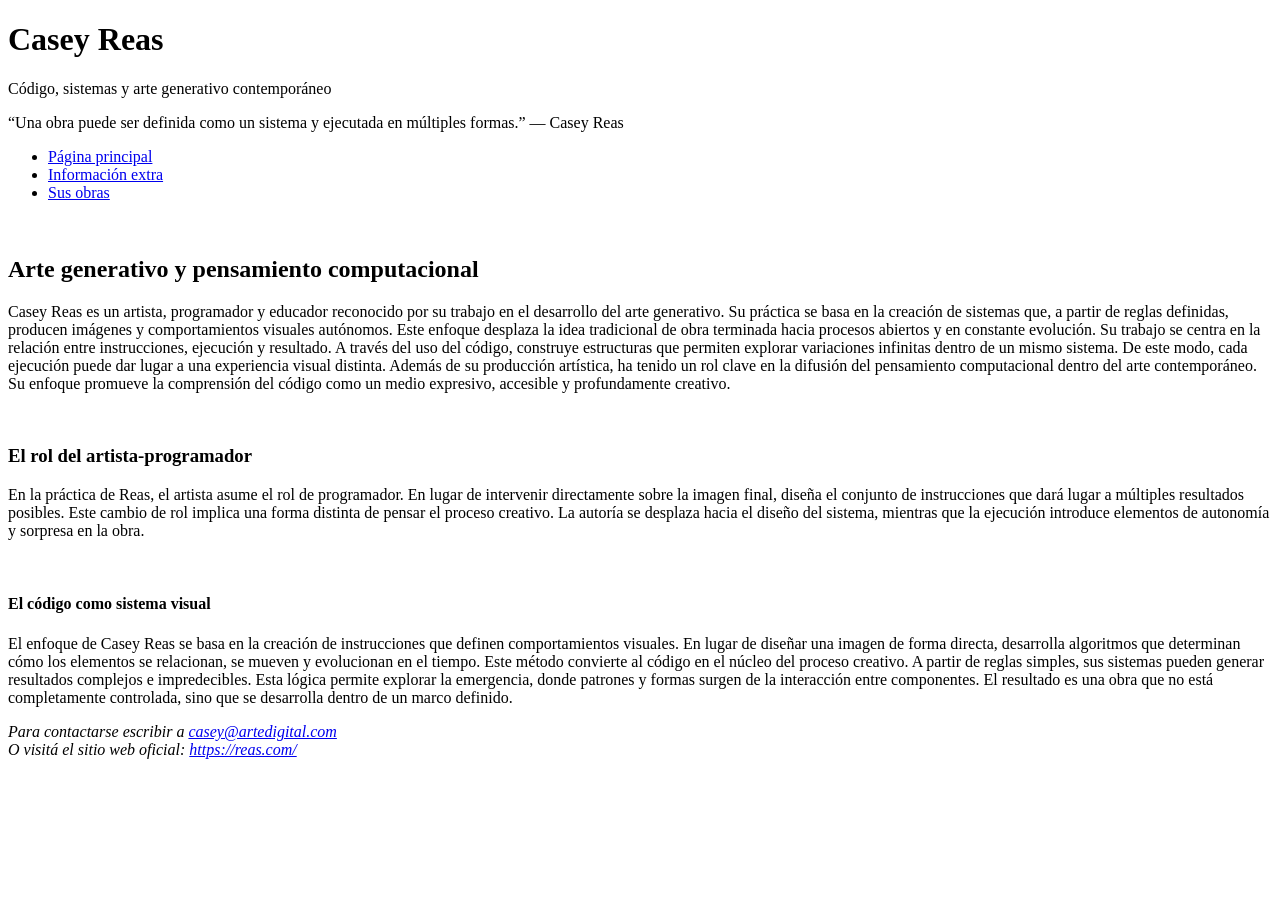
==== index.html @ b0661ce6 "Primer Commit: archivos y HTML Añadiendo todos los archivos y carpetas necesarias. Iniciando organiz" ====
<!DOCTYPE html>
<html lang="es">
<head>
    <meta charset="UTF-8">
    <title>Casey Reas - Introducción al artista</title>
    <link href="css/estilos.css" rel="stylesheet">
</head>
<body>
<div class="contenedor">
    <header>
        <h1>Casey Reas</h1>
        <p>Código, sistemas y arte generativo contemporáneo</p>
        <p class="subtitulo">“Una obra puede ser definida como un sistema y ejecutada en múltiples formas.” — Casey Reas</p>
        <nav>
            <ul>
                <li><a href="index.html">Página principal</a></li>
                <li><a href="info.html">Información extra</a></li>
                <li><a href="obras.html">Sus obras</a></li>
            </ul>
        </nav>
    </header>
    <figure>
        <img src="" alt="">
        <figcaption></figcaption>
    </figure>
    <main>
        <section>
            <h2>Arte generativo y pensamiento computacional</h2>
            <p>Casey Reas es un artista, programador y educador reconocido por su trabajo en el desarrollo del arte generativo. Su práctica se basa en la creación de sistemas que, a partir de reglas definidas, producen imágenes y comportamientos visuales autónomos. Este enfoque desplaza la idea tradicional de obra terminada hacia procesos abiertos y en constante evolución. Su trabajo se centra en la relación entre instrucciones, ejecución y resultado. A través del uso del código, construye estructuras que permiten explorar variaciones infinitas dentro de un mismo sistema. De este modo, cada ejecución puede dar lugar a una experiencia visual distinta. Además de su producción artística, ha tenido un rol clave en la difusión del pensamiento computacional dentro del arte contemporáneo. Su enfoque promueve la comprensión del código como un medio expresivo, accesible y profundamente creativo.</p>
            <br>
            <article>
                <h3>El rol del artista-programador</h3>
                <p>En la práctica de Reas, el artista asume el rol de programador. En lugar de intervenir directamente sobre la imagen final, diseña el conjunto de instrucciones que dará lugar a múltiples resultados posibles. Este cambio de rol implica una forma distinta de pensar el proceso creativo. La autoría se desplaza hacia el diseño del sistema, mientras que la ejecución introduce elementos de autonomía y sorpresa en la obra.</p>
            </article>
            <br>
            <article>
                <h4>El código como sistema visual</h4>
                <p>El enfoque de Casey Reas se basa en la creación de instrucciones que definen comportamientos visuales. En lugar de diseñar una imagen de forma directa, desarrolla algoritmos que determinan cómo los elementos se relacionan, se mueven y evolucionan en el tiempo. Este método convierte al código en el núcleo del proceso creativo. A partir de reglas simples, sus sistemas pueden generar resultados complejos e impredecibles. Esta lógica permite explorar la emergencia, donde patrones y formas surgen de la interacción entre componentes. El resultado es una obra que no está completamente controlada, sino que se desarrolla dentro de un marco definido.</p>
            </article>
        </section>
    </main>
    <footer>
         <address>
            Para contactarse escribir a <a href="mailto:casey@artedigital.com">casey@artedigital.com</a>
            <br>
            O visitá el sitio web oficial: <a href="https://reas.com/">https://reas.com/</a>
        </address>
    </footer>
    <script src="js/script.js"></script>
</div>
</body>
</html>
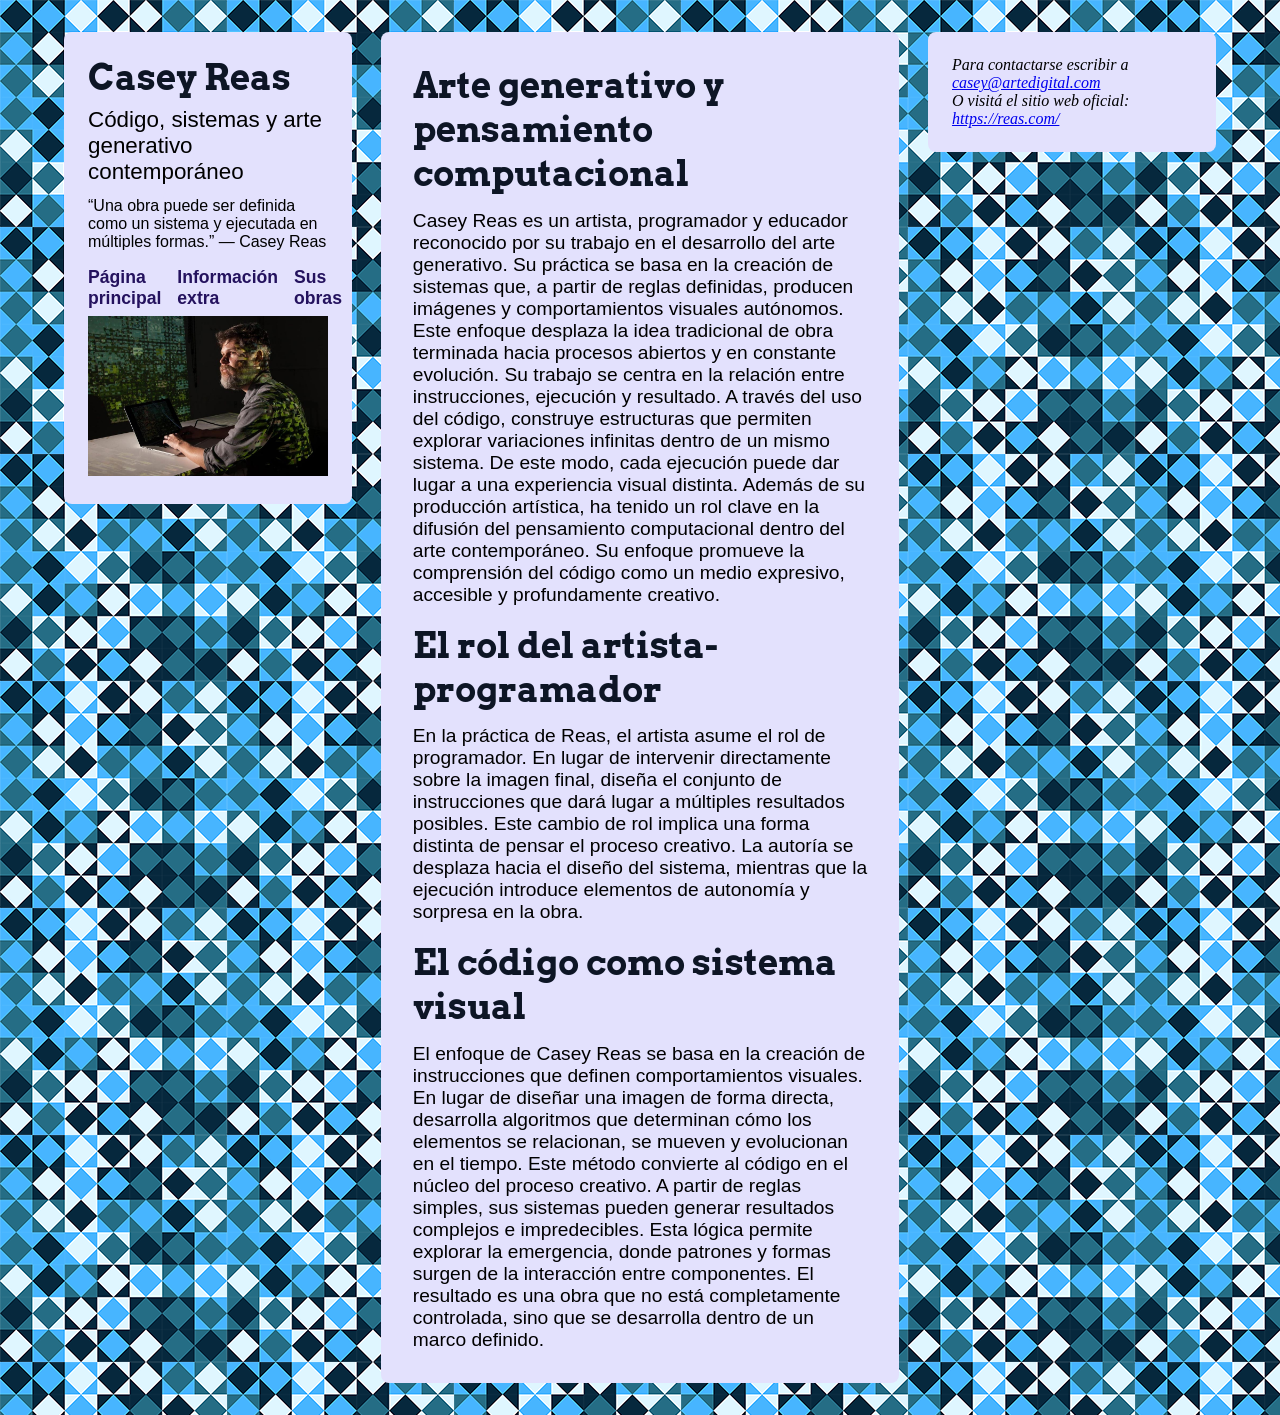
==== commit 032c7c82: "Agregando estilos CSS y pequeños detalles HTML Añadiendo estilos al sitio web, empezando por el Inde" ====
--- a/index.html
+++ b/index.html
@@ -7,10 +7,13 @@
 </head>
 <body>
 <div class="contenedor">
-    <header>
+    
+    <!--PRIMER COLUMNA-->
+
+    <header class="primerColumnaIndex">
         <h1>Casey Reas</h1>
-        <p>Código, sistemas y arte generativo contemporáneo</p>
-        <p class="subtitulo">“Una obra puede ser definida como un sistema y ejecutada en múltiples formas.” — Casey Reas</p>
+        <p class="subtitulo">Código, sistemas y arte generativo contemporáneo</p>
+        <p class="cita">“Una obra puede ser definida como un sistema y ejecutada en múltiples formas.” — Casey Reas</p>
         <nav>
             <ul>
                 <li><a href="index.html">Página principal</a></li>
@@ -18,12 +21,12 @@
                 <li><a href="obras.html">Sus obras</a></li>
             </ul>
         </nav>
+        <img src="archivosExtra/reas.jpg" alt="Imagen de Casey Reas">
     </header>
-    <figure>
-        <img src="" alt="">
-        <figcaption></figcaption>
-    </figure>
-    <main>
+    
+    <!--SEGUNDA COLUMNA-->
+
+    <main class="segundaColumnaIndex">
         <section>
             <h2>Arte generativo y pensamiento computacional</h2>
             <p>Casey Reas es un artista, programador y educador reconocido por su trabajo en el desarrollo del arte generativo. Su práctica se basa en la creación de sistemas que, a partir de reglas definidas, producen imágenes y comportamientos visuales autónomos. Este enfoque desplaza la idea tradicional de obra terminada hacia procesos abiertos y en constante evolución. Su trabajo se centra en la relación entre instrucciones, ejecución y resultado. A través del uso del código, construye estructuras que permiten explorar variaciones infinitas dentro de un mismo sistema. De este modo, cada ejecución puede dar lugar a una experiencia visual distinta. Además de su producción artística, ha tenido un rol clave en la difusión del pensamiento computacional dentro del arte contemporáneo. Su enfoque promueve la comprensión del código como un medio expresivo, accesible y profundamente creativo.</p>
@@ -39,7 +42,10 @@
             </article>
         </section>
     </main>
-    <footer>
+
+    <!--TERCERA COLUMNA-->
+
+    <footer class="tercerColumnaIndex">
          <address>
             Para contactarse escribir a <a href="mailto:casey@artedigital.com">casey@artedigital.com</a>
             <br>
--- a/css/estilos.css
+++ b/css/estilos.css
@@ -0,0 +1,99 @@
+@import url('https://fonts.googleapis.com/css2?family=Arvo:ital,wght@0,400;0,700;1,400;1,700&display=swap');
+
+* {
+    max-width: 100%;
+    box-sizing: border-box;
+    margin: 0;
+    padding: 0;
+}
+
+body {
+    display: block;
+    justify-content: center;
+    margin: 0;
+    padding: 0;
+    background-image: url('../archivosExtra/fondo.png');
+    background-repeat: repeat;
+}
+
+/* CONTENEDOR */
+.contenedor {
+    display: flex;
+    justify-content: space-between;
+    width: 90%;
+    margin: 2rem auto;
+}
+
+/* MENÚ DE NAVEGACIÓN */
+
+header nav ul {
+    display: flex;
+    flex-direction: row;
+    gap: 1rem;
+    list-style: none;
+    padding: 0;
+    margin-top: 1rem;
+    margin-bottom: 3%;
+}
+
+header nav ul li a {
+    text-decoration: none;
+    color: #24125E;
+    font-family: Arial, sans-serif;
+    font-weight: bold;
+    font-size: 1.1rem;
+}
+
+header nav ul li a:hover {
+    color: #f9c416;
+}
+
+/* TITULOS Y TEXTO */
+
+h1, h2, h3, h4 {
+    font-family: 'Arvo', serif;
+    font-size: 2.2rem;
+    color: #0d1525;
+    margin-bottom: 3%;
+}
+
+p {
+    font-family: Arial, sans-serif;
+    font-size: 1.2rem;
+}
+
+.cita {
+    font-size: 1rem;
+    margin-bottom: 3%;
+}
+
+.subtitulo {
+    margin-bottom: 5%;
+    font-size: 1.4rem;
+}
+
+/* COLUMNA 1 */
+.primerColumnaIndex {
+    background-color: #e3e1fd;
+    width: 25%;
+    padding: 1.5rem;
+    border-radius: 0.5rem;
+    margin-bottom: auto;
+}
+
+/* COLUMNA 2 */
+.segundaColumnaIndex {
+    background-color: #e3e1fd;
+    width: 45%;
+    padding: 2rem;
+    border-radius: 0.5rem;
+}
+
+/* COLUMNA 3 */
+.tercerColumnaIndex {
+    background-color: #e3e1fd;
+    width: 25%;
+    padding: 1.5rem;
+    border-radius: 0.5rem;
+    align-self: flex-start;
+}
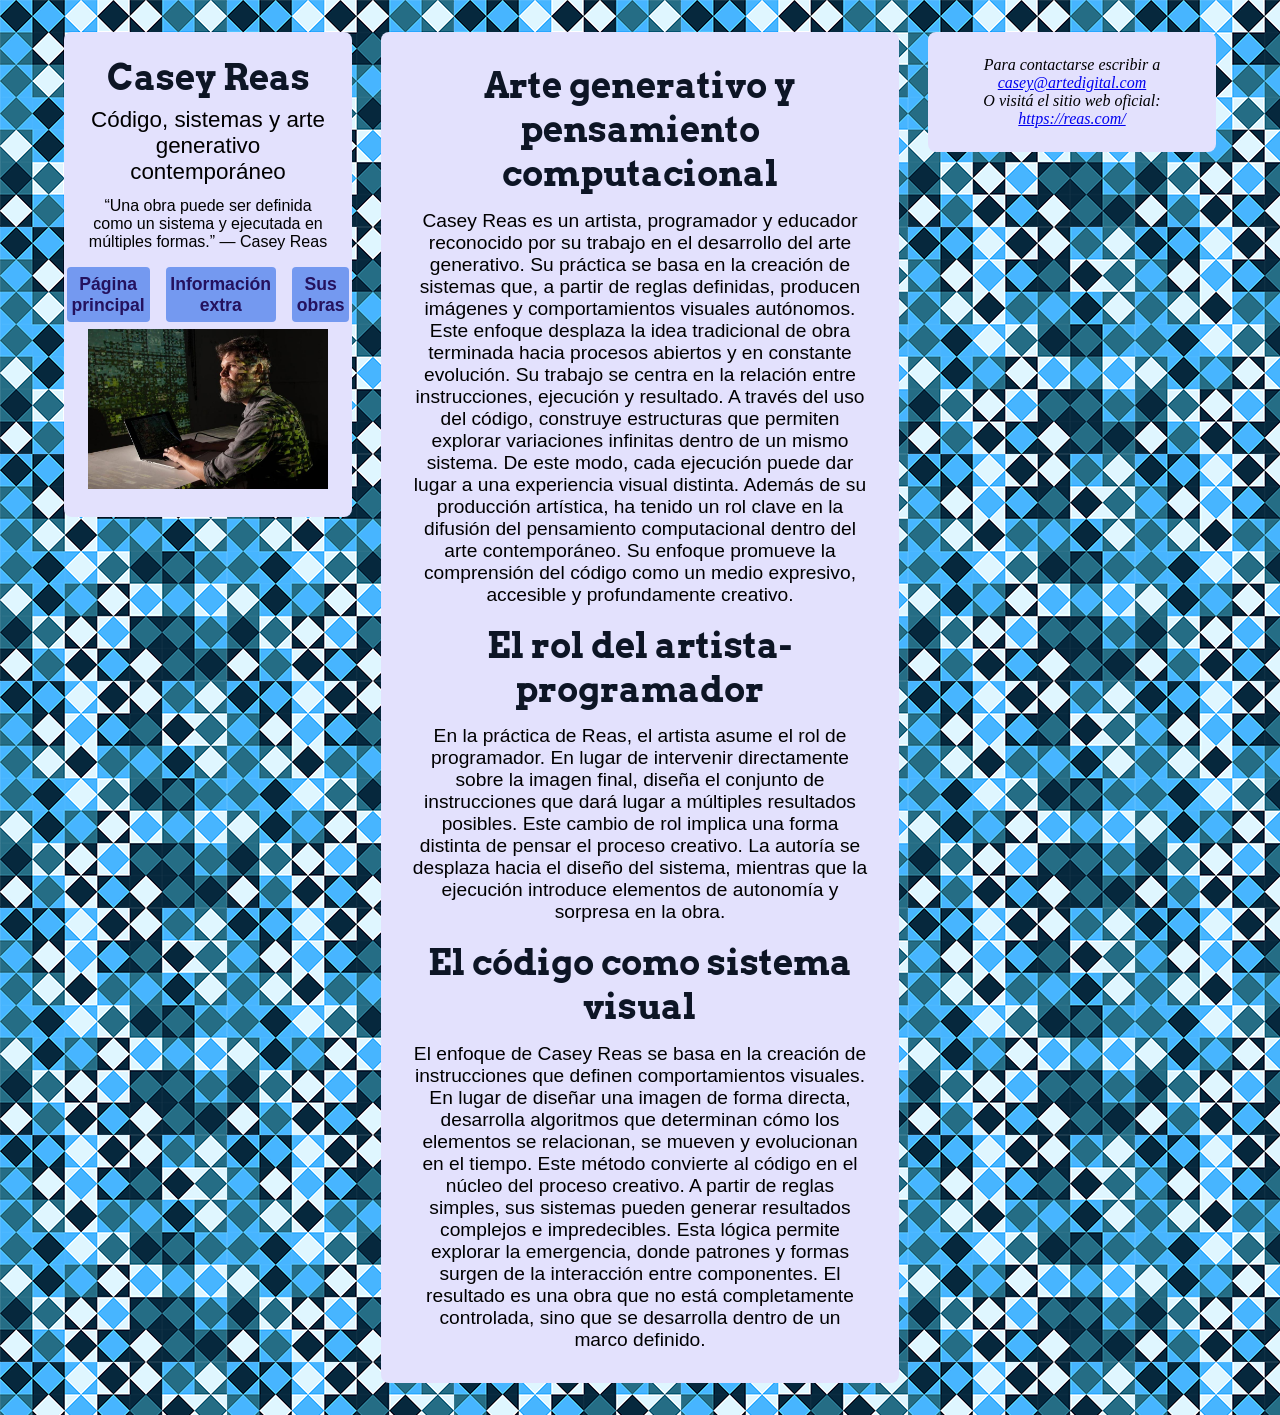
==== commit 62f49a2e: "Modifcando error de archivos, siguiendo con CSS Arreglando error en la organización de los "archivos" ====
--- a/index.html
+++ b/index.html
@@ -21,7 +21,7 @@
                 <li><a href="obras.html">Sus obras</a></li>
             </ul>
         </nav>
-        <img src="archivosExtra/reas.jpg" alt="Imagen de Casey Reas">
+        <img src="img/reas.jpg" alt="Imagen de Casey Reas">
     </header>
     
     <!--SEGUNDA COLUMNA-->
--- a/css/estilos.css
+++ b/css/estilos.css
@@ -10,9 +10,10 @@
 body {
     display: block;
     justify-content: center;
+    text-align: center;
     margin: 0;
     padding: 0;
-    background-image: url('../archivosExtra/fondo.png');
+    background-image: url('../img/fondo.png');
     background-repeat: repeat;
 }
 
@@ -29,6 +30,7 @@
 header nav ul {
     display: flex;
     flex-direction: row;
+    justify-content: center;
     gap: 1rem;
     list-style: none;
     padding: 0;
@@ -39,13 +41,28 @@
 header nav ul li a {
     text-decoration: none;
     color: #24125E;
+    background-color: #7499f0;
     font-family: Arial, sans-serif;
     font-weight: bold;
     font-size: 1.1rem;
+    display: inline-block;
+    padding: 0.4rem 0.3rem;
+    border-radius: 0.25rem;
 }
 
 header nav ul li a:hover {
     color: #f9c416;
+    background-color: #D15D11;
+}
+
+header nav ul li a:active {
+    color: #6399ff;
+    background-color: #161f9e;
+}
+
+header nav ul li a:visited {
+    color: #1d4080;
+    background-color: #0c104d;
 }
 
 /* TITULOS Y TEXTO */
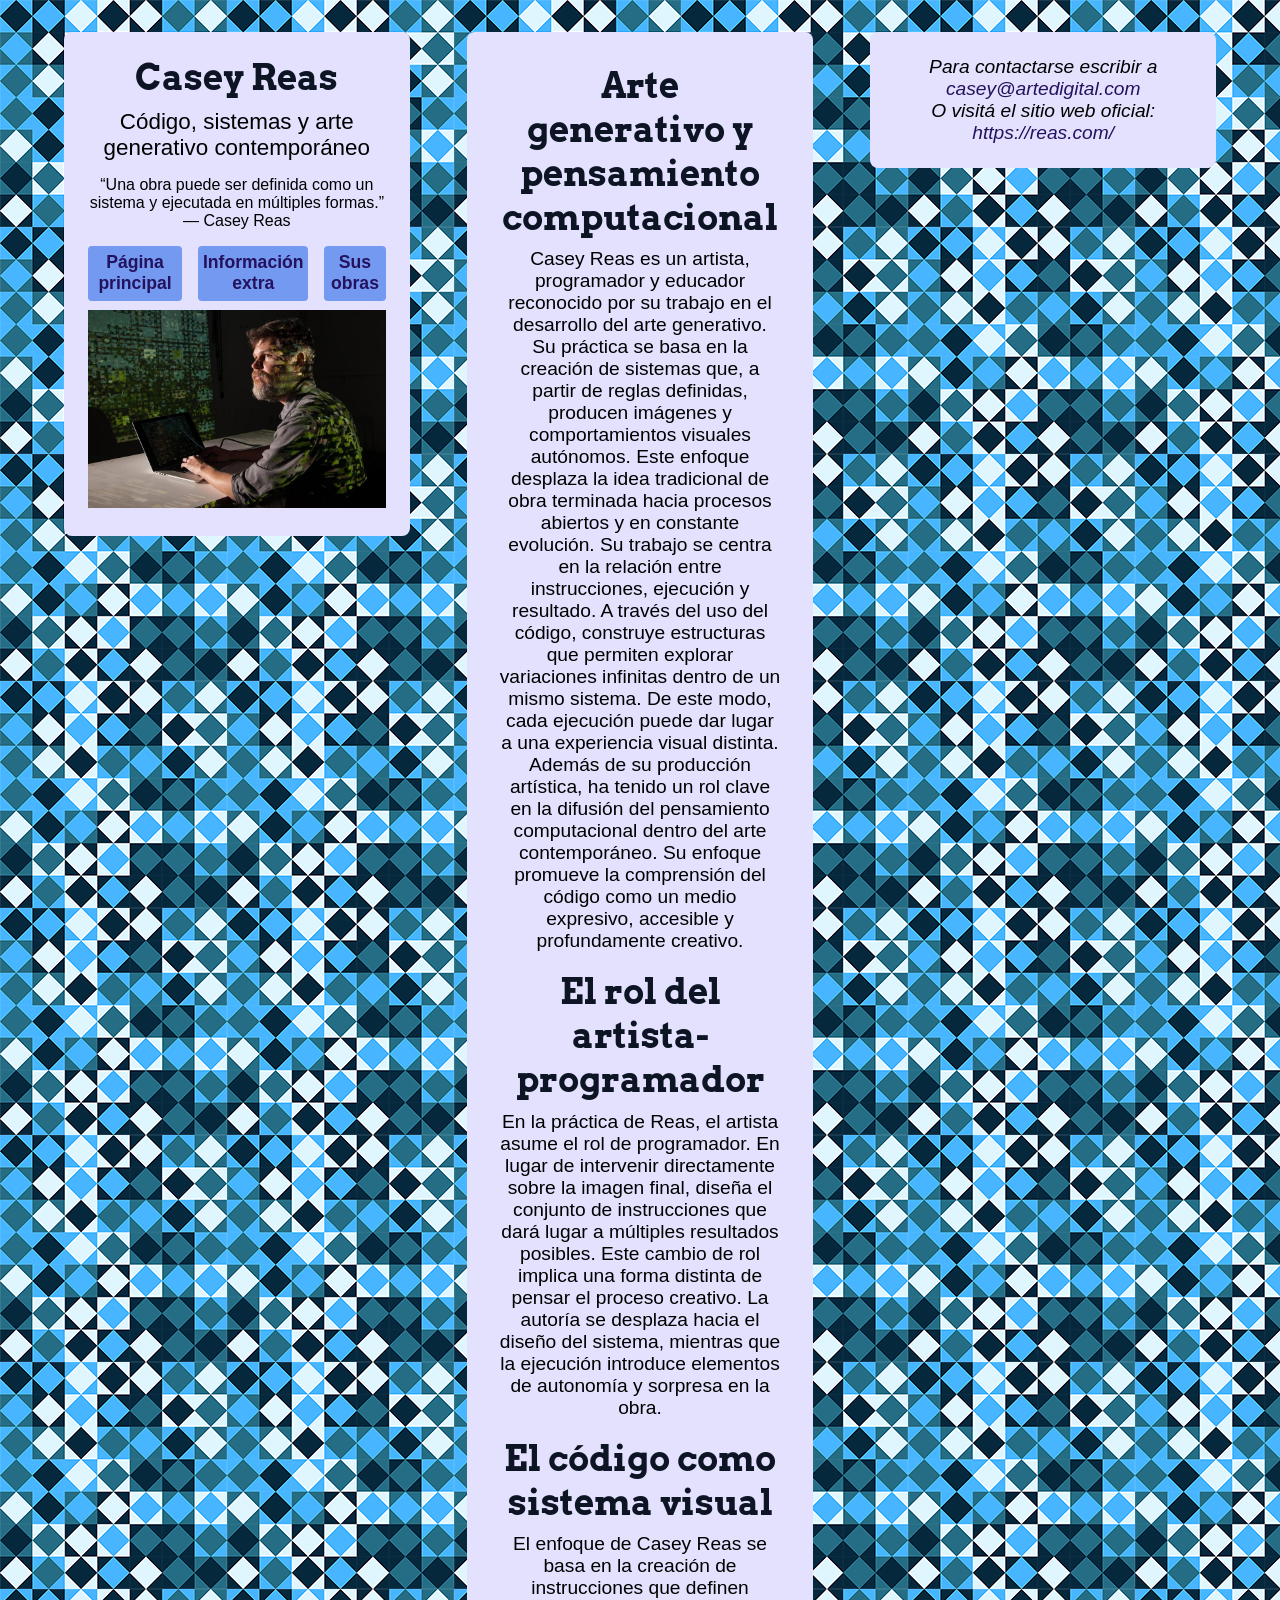
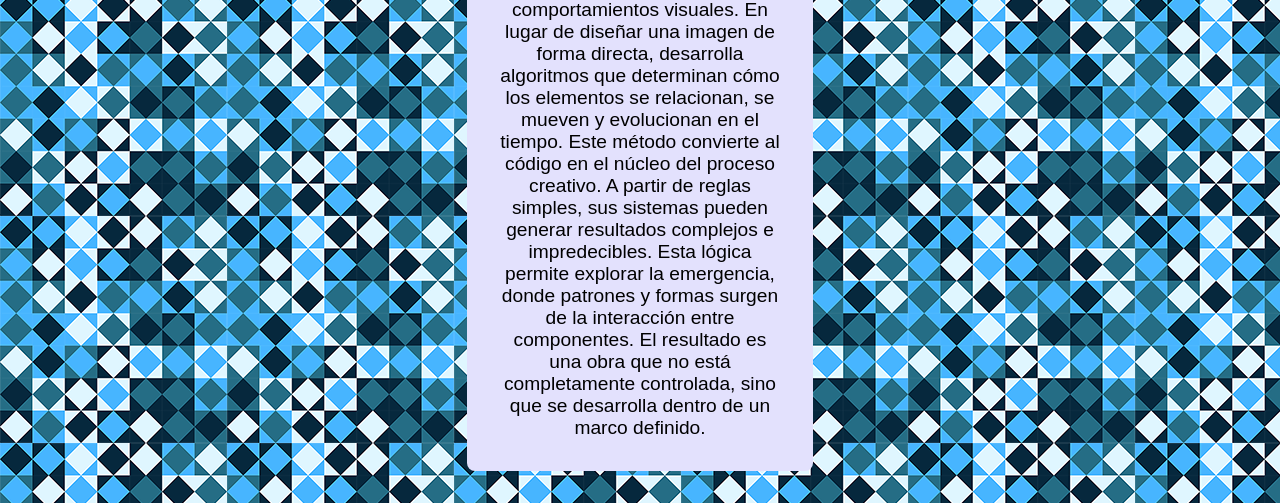
==== commit 81ae4a14: "Terminando CSS, comenzando JavaScript Terminando los estilos para todo el sitio web Agregando intera" ====
--- a/index.html
+++ b/index.html
@@ -1,58 +1,79 @@
 <!DOCTYPE html>
 <html lang="es">
+
 <head>
     <meta charset="UTF-8">
     <title>Casey Reas - Introducción al artista</title>
     <link href="css/estilos.css" rel="stylesheet">
 </head>
+
 <body>
-<div class="contenedor">
-    
-    <!--PRIMER COLUMNA-->
+    <div class="contenedor">
 
-    <header class="primerColumnaIndex">
-        <h1>Casey Reas</h1>
-        <p class="subtitulo">Código, sistemas y arte generativo contemporáneo</p>
-        <p class="cita">“Una obra puede ser definida como un sistema y ejecutada en múltiples formas.” — Casey Reas</p>
-        <nav>
-            <ul>
-                <li><a href="index.html">Página principal</a></li>
-                <li><a href="info.html">Información extra</a></li>
-                <li><a href="obras.html">Sus obras</a></li>
-            </ul>
-        </nav>
-        <img src="img/reas.jpg" alt="Imagen de Casey Reas">
-    </header>
-    
-    <!--SEGUNDA COLUMNA-->
+        <!-- PRIMERA COLUMNA -->
 
-    <main class="segundaColumnaIndex">
-        <section>
-            <h2>Arte generativo y pensamiento computacional</h2>
-            <p>Casey Reas es un artista, programador y educador reconocido por su trabajo en el desarrollo del arte generativo. Su práctica se basa en la creación de sistemas que, a partir de reglas definidas, producen imágenes y comportamientos visuales autónomos. Este enfoque desplaza la idea tradicional de obra terminada hacia procesos abiertos y en constante evolución. Su trabajo se centra en la relación entre instrucciones, ejecución y resultado. A través del uso del código, construye estructuras que permiten explorar variaciones infinitas dentro de un mismo sistema. De este modo, cada ejecución puede dar lugar a una experiencia visual distinta. Además de su producción artística, ha tenido un rol clave en la difusión del pensamiento computacional dentro del arte contemporáneo. Su enfoque promueve la comprensión del código como un medio expresivo, accesible y profundamente creativo.</p>
-            <br>
-            <article>
-                <h3>El rol del artista-programador</h3>
-                <p>En la práctica de Reas, el artista asume el rol de programador. En lugar de intervenir directamente sobre la imagen final, diseña el conjunto de instrucciones que dará lugar a múltiples resultados posibles. Este cambio de rol implica una forma distinta de pensar el proceso creativo. La autoría se desplaza hacia el diseño del sistema, mientras que la ejecución introduce elementos de autonomía y sorpresa en la obra.</p>
-            </article>
-            <br>
-            <article>
-                <h4>El código como sistema visual</h4>
-                <p>El enfoque de Casey Reas se basa en la creación de instrucciones que definen comportamientos visuales. En lugar de diseñar una imagen de forma directa, desarrolla algoritmos que determinan cómo los elementos se relacionan, se mueven y evolucionan en el tiempo. Este método convierte al código en el núcleo del proceso creativo. A partir de reglas simples, sus sistemas pueden generar resultados complejos e impredecibles. Esta lógica permite explorar la emergencia, donde patrones y formas surgen de la interacción entre componentes. El resultado es una obra que no está completamente controlada, sino que se desarrolla dentro de un marco definido.</p>
-            </article>
-        </section>
-    </main>
+        <header class="primerColumnaIndex">
+            <h1>Casey Reas</h1>
+            <p class="subtitulo">Código, sistemas y arte generativo contemporáneo</p>
+            <p class="cita">“Una obra puede ser definida como un sistema y ejecutada en múltiples formas.” — Casey Reas</p>
+            <nav>
+                <ul>
+                    <li><a href="index.html">Página principal</a></li>
+                    <li><a href="info.html">Información extra</a></li>
+                    <li><a href="obras.html">Sus obras</a></li>
+                </ul>
+            </nav>
+            <img src="img/reas.jpg" alt="Imagen de Casey Reas">
+        </header>
 
-    <!--TERCERA COLUMNA-->
+        <!-- SEGUNDA COLUMNA -->
 
-    <footer class="tercerColumnaIndex">
-         <address>
-            Para contactarse escribir a <a href="mailto:casey@artedigital.com">casey@artedigital.com</a>
-            <br>
-            O visitá el sitio web oficial: <a href="https://reas.com/">https://reas.com/</a>
-        </address>
-    </footer>
-    <script src="js/script.js"></script>
-</div>
+        <main class="segundaColumnaIndex">
+            <section>
+                <h2>Arte generativo y pensamiento computacional</h2>
+                <p>Casey Reas es un artista, programador y educador reconocido por su trabajo en el desarrollo del arte
+                    generativo. Su práctica se basa en la creación de sistemas que, a partir de reglas definidas,
+                    producen imágenes y comportamientos visuales autónomos. Este enfoque desplaza la idea tradicional de
+                    obra terminada hacia procesos abiertos y en constante evolución. Su trabajo se centra en la relación
+                    entre instrucciones, ejecución y resultado. A través del uso del código, construye estructuras que
+                    permiten explorar variaciones infinitas dentro de un mismo sistema. De este modo, cada ejecución
+                    puede dar lugar a una experiencia visual distinta. Además de su producción artística, ha tenido un
+                    rol clave en la difusión del pensamiento computacional dentro del arte contemporáneo. Su enfoque
+                    promueve la comprensión del código como un medio expresivo, accesible y profundamente creativo.</p>
+                <br>
+                <article>
+                    <h3>El rol del artista-programador</h3>
+                    <p>En la práctica de Reas, el artista asume el rol de programador. En lugar de intervenir
+                        directamente sobre la imagen final, diseña el conjunto de instrucciones que dará lugar a
+                        múltiples resultados posibles. Este cambio de rol implica una forma distinta de pensar el
+                        proceso creativo. La autoría se desplaza hacia el diseño del sistema, mientras que la ejecución
+                        introduce elementos de autonomía y sorpresa en la obra.</p>
+                </article>
+                <br>
+                <article>
+                    <h4>El código como sistema visual</h4>
+                    <p>El enfoque de Casey Reas se basa en la creación de instrucciones que definen comportamientos
+                        visuales. En lugar de diseñar una imagen de forma directa, desarrolla algoritmos que determinan
+                        cómo los elementos se relacionan, se mueven y evolucionan en el tiempo. Este método convierte al
+                        código en el núcleo del proceso creativo. A partir de reglas simples, sus sistemas pueden
+                        generar resultados complejos e impredecibles. Esta lógica permite explorar la emergencia, donde
+                        patrones y formas surgen de la interacción entre componentes. El resultado es una obra que no
+                        está completamente controlada, sino que se desarrolla dentro de un marco definido.</p>
+                </article>
+            </section>
+        </main>
+
+        <!-- TERCERA COLUMNA -->
+
+        <footer class="tercerColumnaIndex">
+            <address>
+                Para contactarse escribir a <a href="mailto:casey@artedigital.com">casey@artedigital.com</a>
+                <br>
+                O visitá el sitio web oficial: <a href="https://reas.com/">https://reas.com/</a>
+            </address>
+        </footer>
+        <script src="js/script.js"></script>
+    </div>
 </body>
-</html>
+
+</html>
--- a/css/estilos.css
+++ b/css/estilos.css
@@ -22,6 +22,7 @@
     display: flex;
     justify-content: space-between;
     width: 90%;
+    flex-wrap: wrap;
     margin: 2rem auto;
 }
 
@@ -67,14 +68,18 @@
 
 /* TITULOS Y TEXTO */
 
-h1, h2, h3, h4 {
+h1,
+h2,
+h3,
+h4 {
     font-family: 'Arvo', serif;
     font-size: 2.2rem;
     color: #0d1525;
     margin-bottom: 3%;
 }
 
-p {
+p,
+article ul li {
     font-family: Arial, sans-serif;
     font-size: 1.2rem;
 }
@@ -89,28 +94,140 @@
     font-size: 1.4rem;
 }
 
+/* COLUMNAS INDEX Y OBRAS */
+
 /* COLUMNA 1 */
-.primerColumnaIndex {
-    background-color: #e3e1fd;
-    width: 25%;
+.primerColumnaIndex,
+.primerColumnaObras {
+    background-color: #e3e1fd;
+    width: 30%;
     padding: 1.5rem;
     border-radius: 0.5rem;
     margin-bottom: auto;
 }
 
 /* COLUMNA 2 */
-.segundaColumnaIndex {
-    background-color: #e3e1fd;
-    width: 45%;
+
+.segundaColumnaIndex,
+.segundaColumnaObras {
+    background-color: #e3e1fd;
+    width: 30%;
     padding: 2rem;
     border-radius: 0.5rem;
 }
 
 /* COLUMNA 3 */
-.tercerColumnaIndex {
-    background-color: #e3e1fd;
-    width: 25%;
+
+.tercerColumnaIndex,
+.tercerColumnaObras {
+    background-color: #e3e1fd;
+    width: 30%;
     padding: 1.5rem;
     border-radius: 0.5rem;
     align-self: flex-start;
 }
+
+/* LISTA (OBRAS) */
+
+article ul li {
+    list-style: none;
+}
+
+/* COLUMNAS INFO */
+
+/* COLUMNA 1 */
+
+.primerColumnaInfo {
+    background-color: #e3e1fd;
+    width: 45%;
+    padding: 1.5rem;
+    border-radius: 0.5rem;
+    order: 1;
+}
+
+footer.segundaColumnaInfo {
+    background-color: #e3e1fd;
+    width: 45%;
+    padding: 2rem;
+    border-radius: 0.5rem;
+    order: 2;
+    margin-bottom: auto;
+}
+
+main.segundaColumnaInfo {
+    background-color: #e3e1fd;
+    width: 45%;
+    padding: 2rem;
+    border-radius: 0.5rem;
+    order: 3;
+    margin-left: auto;
+    margin-top: 2rem;
+}
+
+/* DATOS CURIOSOS */
+
+/* BOTÓN */
+
+button {
+    width: 45%;
+    padding: 1rem;
+    display: block;
+    font-family: 'Arvo', sans-serif;
+    font-size: 1rem;
+    background-color: #7499f0;
+    color: #24125E;
+    border: none;
+    border-radius: 0.25rem;
+    font-weight: bold;
+    margin: auto;
+    margin-bottom: 2rem;
+    order: 3;
+}
+
+button:hover {
+    background-color: #D15D11;
+    color: #f9c416;
+}
+
+button:active {
+    color: #6399ff;
+    background-color: #161f9e;
+}
+
+/* RESULTADOS */
+
+.bloqueCurioso {
+    font-family: Arial, sans-serif;
+    font-size: 1.2rem;
+    font-weight: bold;
+    color: #6399ff;
+    background-color: #161f9e;
+    margin-top: 2%;
+    padding: 1rem;
+    border-radius: 0.2rem;
+}
+
+/* FOOTER */
+
+footer {
+    font-family: Arial, sans-serif;
+    font-size: 1.2rem;
+}
+
+footer address a {
+    text-decoration: none;
+    color: #24125E;
+}
+
+footer address a:hover {
+    color: #D15D11;
+    text-decoration: underline;
+}
+
+footer address a:active {
+    color: #161f9e;
+}
+
+footer address a:visited {
+    color: #6399ff;
+}
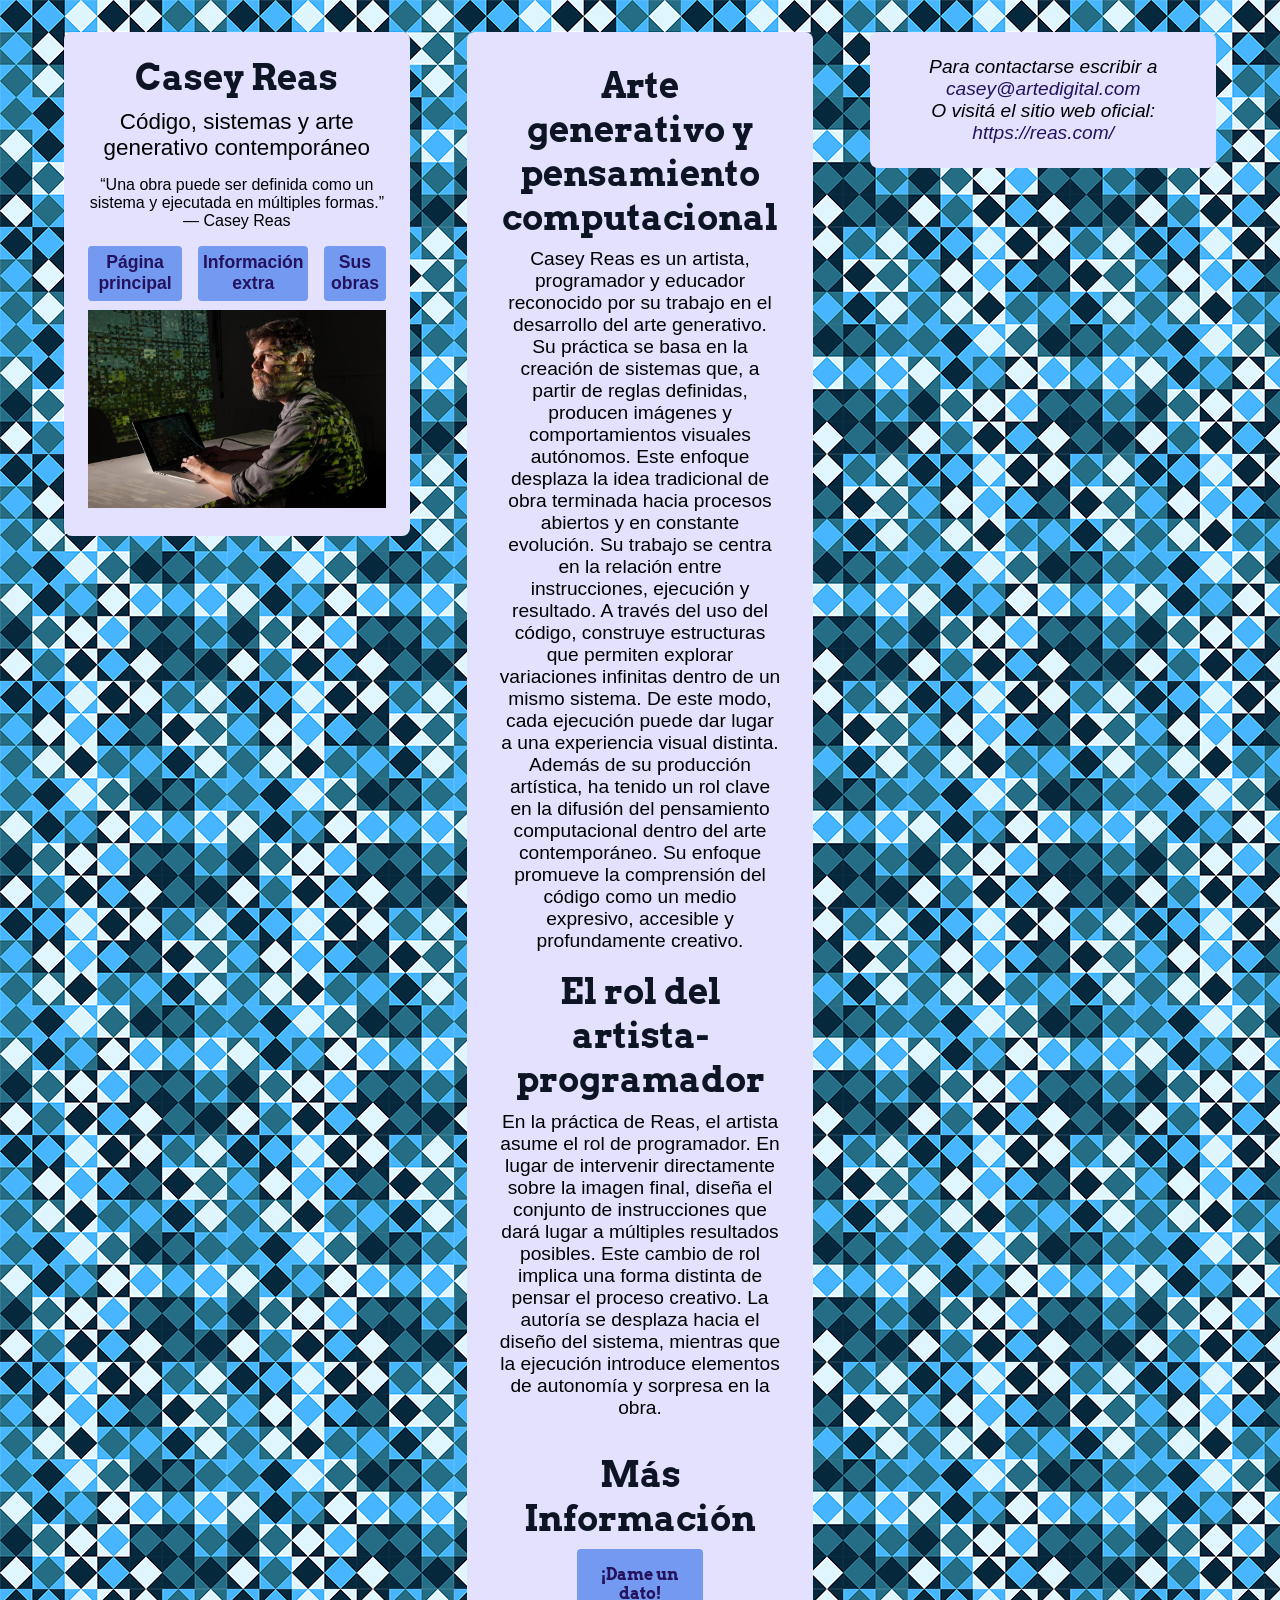
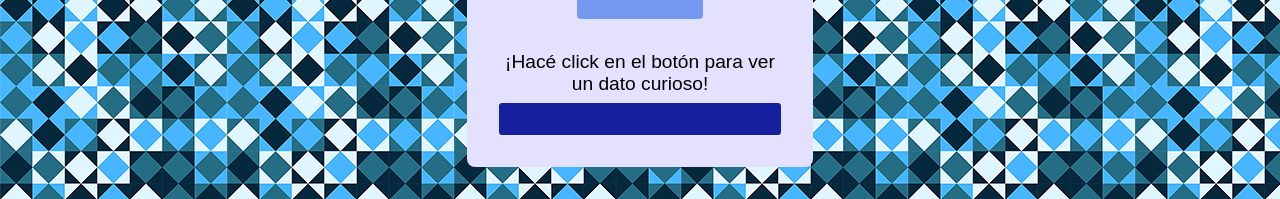
==== commit b4cd500e: "continuando JavasScript, modificando algunas partes de CSS Agregando la galería de obras, junto con " ====
--- a/index.html
+++ b/index.html
@@ -15,7 +15,8 @@
         <header class="primerColumnaIndex">
             <h1>Casey Reas</h1>
             <p class="subtitulo">Código, sistemas y arte generativo contemporáneo</p>
-            <p class="cita">“Una obra puede ser definida como un sistema y ejecutada en múltiples formas.” — Casey Reas</p>
+            <p class="cita">“Una obra puede ser definida como un sistema y ejecutada en múltiples formas.” — Casey Reas
+            </p>
             <nav>
                 <ul>
                     <li><a href="index.html">Página principal</a></li>
@@ -50,16 +51,18 @@
                         introduce elementos de autonomía y sorpresa en la obra.</p>
                 </article>
                 <br>
-                <article>
-                    <h4>El código como sistema visual</h4>
-                    <p>El enfoque de Casey Reas se basa en la creación de instrucciones que definen comportamientos
-                        visuales. En lugar de diseñar una imagen de forma directa, desarrolla algoritmos que determinan
-                        cómo los elementos se relacionan, se mueven y evolucionan en el tiempo. Este método convierte al
-                        código en el núcleo del proceso creativo. A partir de reglas simples, sus sistemas pueden
-                        generar resultados complejos e impredecibles. Esta lógica permite explorar la emergencia, donde
-                        patrones y formas surgen de la interacción entre componentes. El resultado es una obra que no
-                        está completamente controlada, sino que se desarrolla dentro de un marco definido.</p>
+
+                <!-- DATOS CURIOSOS -->
+
+            <section class="bloqueCuriosidades">
+                <h2>Más Información</h2>
+                <button type="button">¡Dame un dato!</button>
+                <p id="pantallaDatosCuriosos">¡Hacé click en el botón para ver un dato curioso!</p>
+                <article class="bloqueCurioso">
+
                 </article>
+            </section>
+
             </section>
         </main>
 
--- a/css/estilos.css
+++ b/css/estilos.css
@@ -108,13 +108,64 @@
 
 /* COLUMNA 2 */
 
-.segundaColumnaIndex,
+.segundaColumnaIndex {
+    background-color: #e3e1fd;
+    width: 30%;
+    padding: 2rem;
+    border-radius: 0.5rem;
+}
+
 .segundaColumnaObras {
-    background-color: #e3e1fd;
-    width: 30%;
-    padding: 2rem;
-    border-radius: 0.5rem;
-}
+    width: 35%;
+}
+
+.segundaColumnaObras section {
+    background-color: #e3e1fd;
+    padding: 2rem;
+    border-radius: 0.5rem;
+}
+
+/* GALERÍA DE OBRAS */
+
+/* GALERÍA */
+
+.galeria {
+  display: flex;
+  flex-direction: row;
+  flex-wrap: wrap;
+  justify-content: space-between;
+  background-color: #e3e1fd;
+  padding: 2rem;
+  border-radius: 0.5rem;
+  font-family: Arial, sans-serif;
+}
+
+#tituloGaleria {
+  width: 100%;
+  font-size: 2rem;
+  margin-top: 1.5rem;
+  margin-bottom: 1rem;
+}
+
+.galeria .obra {
+  width: 30%;
+  display: flex;
+  flex-direction: column; 
+}
+
+.galeria .obra img {
+  width: 30%;
+  height: auto;
+  object-fit: cover;
+}
+
+.galeria .obra p {
+  font-size: 0.8rem;
+  font-family: Arial, sans-serif;
+  margin-top: 0.5rem;
+  margin-bottom: 1rem;
+}
+
 
 /* COLUMNA 3 */
 
@@ -139,7 +190,7 @@
 
 .primerColumnaInfo {
     background-color: #e3e1fd;
-    width: 45%;
+    width: 30%;
     padding: 1.5rem;
     border-radius: 0.5rem;
     order: 1;
@@ -147,7 +198,7 @@
 
 footer.segundaColumnaInfo {
     background-color: #e3e1fd;
-    width: 45%;
+    width: 50%;
     padding: 2rem;
     border-radius: 0.5rem;
     order: 2;
@@ -156,13 +207,13 @@
 
 main.segundaColumnaInfo {
     background-color: #e3e1fd;
-    width: 45%;
+    width: 70%;
     padding: 2rem;
     border-radius: 0.5rem;
     order: 3;
     margin-left: auto;
-    margin-top: 2rem;
-}
+}
+
 
 /* DATOS CURIOSOS */
 
@@ -196,13 +247,17 @@
 
 /* RESULTADOS */
 
+.bloqueCuriosidades {
+    margin-top: 1rem;
+}
+
 .bloqueCurioso {
     font-family: Arial, sans-serif;
     font-size: 1.2rem;
     font-weight: bold;
     color: #6399ff;
     background-color: #161f9e;
-    margin-top: 2%;
+    margin-top: 0.5rem;
     padding: 1rem;
     border-radius: 0.2rem;
 }
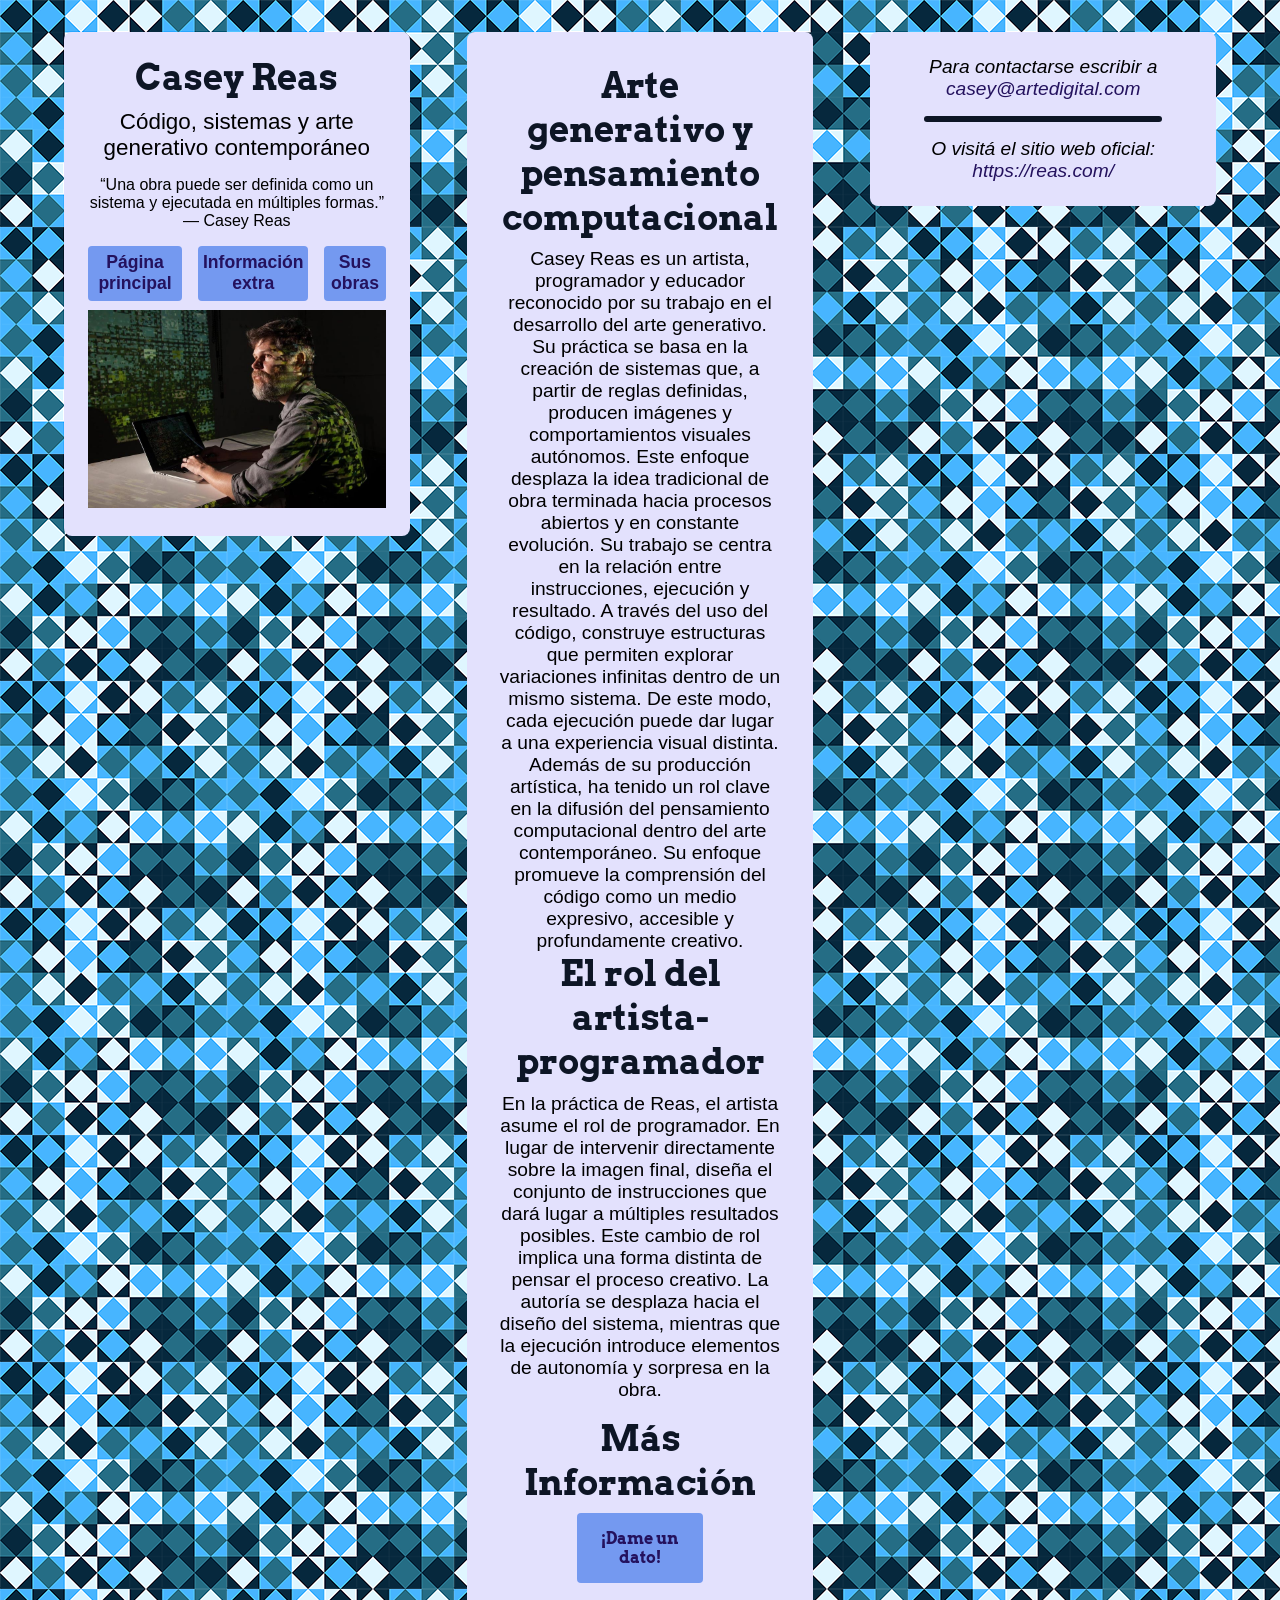
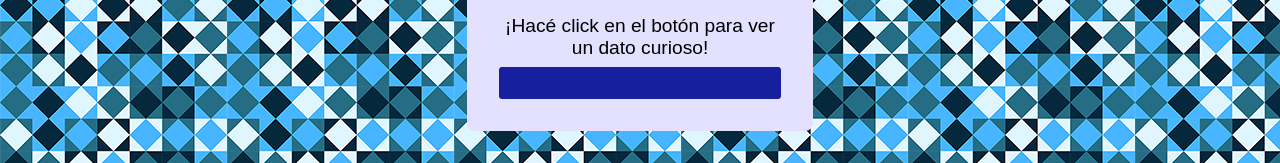
==== commit 5814c4c1: "Terminando la galería, comenzando con el ejercicio También eliminando archivo de texto que ya no es " ====
--- a/index.html
+++ b/index.html
@@ -41,7 +41,6 @@
                     puede dar lugar a una experiencia visual distinta. Además de su producción artística, ha tenido un
                     rol clave en la difusión del pensamiento computacional dentro del arte contemporáneo. Su enfoque
                     promueve la comprensión del código como un medio expresivo, accesible y profundamente creativo.</p>
-                <br>
                 <article>
                     <h3>El rol del artista-programador</h3>
                     <p>En la práctica de Reas, el artista asume el rol de programador. En lugar de intervenir
@@ -50,13 +49,12 @@
                         proceso creativo. La autoría se desplaza hacia el diseño del sistema, mientras que la ejecución
                         introduce elementos de autonomía y sorpresa en la obra.</p>
                 </article>
-                <br>
-
-                <!-- DATOS CURIOSOS -->
+                
+        <!-- DATOS CURIOSOS -->
 
             <section class="bloqueCuriosidades">
                 <h2>Más Información</h2>
-                <button type="button">¡Dame un dato!</button>
+                <button type="button" id="botonCurioso">¡Dame un dato!</button>
                 <p id="pantallaDatosCuriosos">¡Hacé click en el botón para ver un dato curioso!</p>
                 <article class="bloqueCurioso">
 
@@ -71,7 +69,7 @@
         <footer class="tercerColumnaIndex">
             <address>
                 Para contactarse escribir a <a href="mailto:casey@artedigital.com">casey@artedigital.com</a>
-                <br>
+                <hr>
                 O visitá el sitio web oficial: <a href="https://reas.com/">https://reas.com/</a>
             </address>
         </footer>
--- a/css/estilos.css
+++ b/css/estilos.css
@@ -68,10 +68,7 @@
 
 /* TITULOS Y TEXTO */
 
-h1,
-h2,
-h3,
-h4 {
+h1, h2, h3, h4, h5 {
     font-family: 'Arvo', serif;
     font-size: 2.2rem;
     color: #0d1525;
@@ -129,43 +126,41 @@
 
 /* GALERÍA */
 
-.galeria {
+.galeriaDeObras {
   display: flex;
   flex-direction: row;
   flex-wrap: wrap;
   justify-content: space-between;
   background-color: #e3e1fd;
   padding: 2rem;
-  border-radius: 0.5rem;
   font-family: Arial, sans-serif;
 }
 
-#tituloGaleria {
+.tituloGaleria {
   width: 100%;
   font-size: 2rem;
   margin-top: 1.5rem;
   margin-bottom: 1rem;
 }
 
-.galeria .obra {
-  width: 30%;
+.galeriaDeObras .obra {
   display: flex;
   flex-direction: column; 
-}
-
-.galeria .obra img {
-  width: 30%;
+  width: 30%; 
+}
+
+.galeriaDeObras .obra img {
+  width: 100%;
   height: auto;
-  object-fit: cover;
-}
-
-.galeria .obra p {
+  margin-bottom: 0.5rem; 
+}
+
+.galeriaDeObras .obra p {
   font-size: 0.8rem;
   font-family: Arial, sans-serif;
-  margin-top: 0.5rem;
-  margin-bottom: 1rem;
-}
-
+  margin-top: 0;
+  margin-bottom: 0;
+}
 
 /* COLUMNA 3 */
 
@@ -285,4 +280,18 @@
 
 footer address a:visited {
     color: #6399ff;
+}
+
+/* LÍNEA */
+
+hr {
+    border: none;
+  height: 0.4rem;
+  background-color: #0d1525;
+  border-radius: 0.2rem;
+  width: 80%;
+  margin-left: auto;
+  margin-right: auto;
+  margin-top: 1rem;
+  margin-bottom: 1rem;
 }
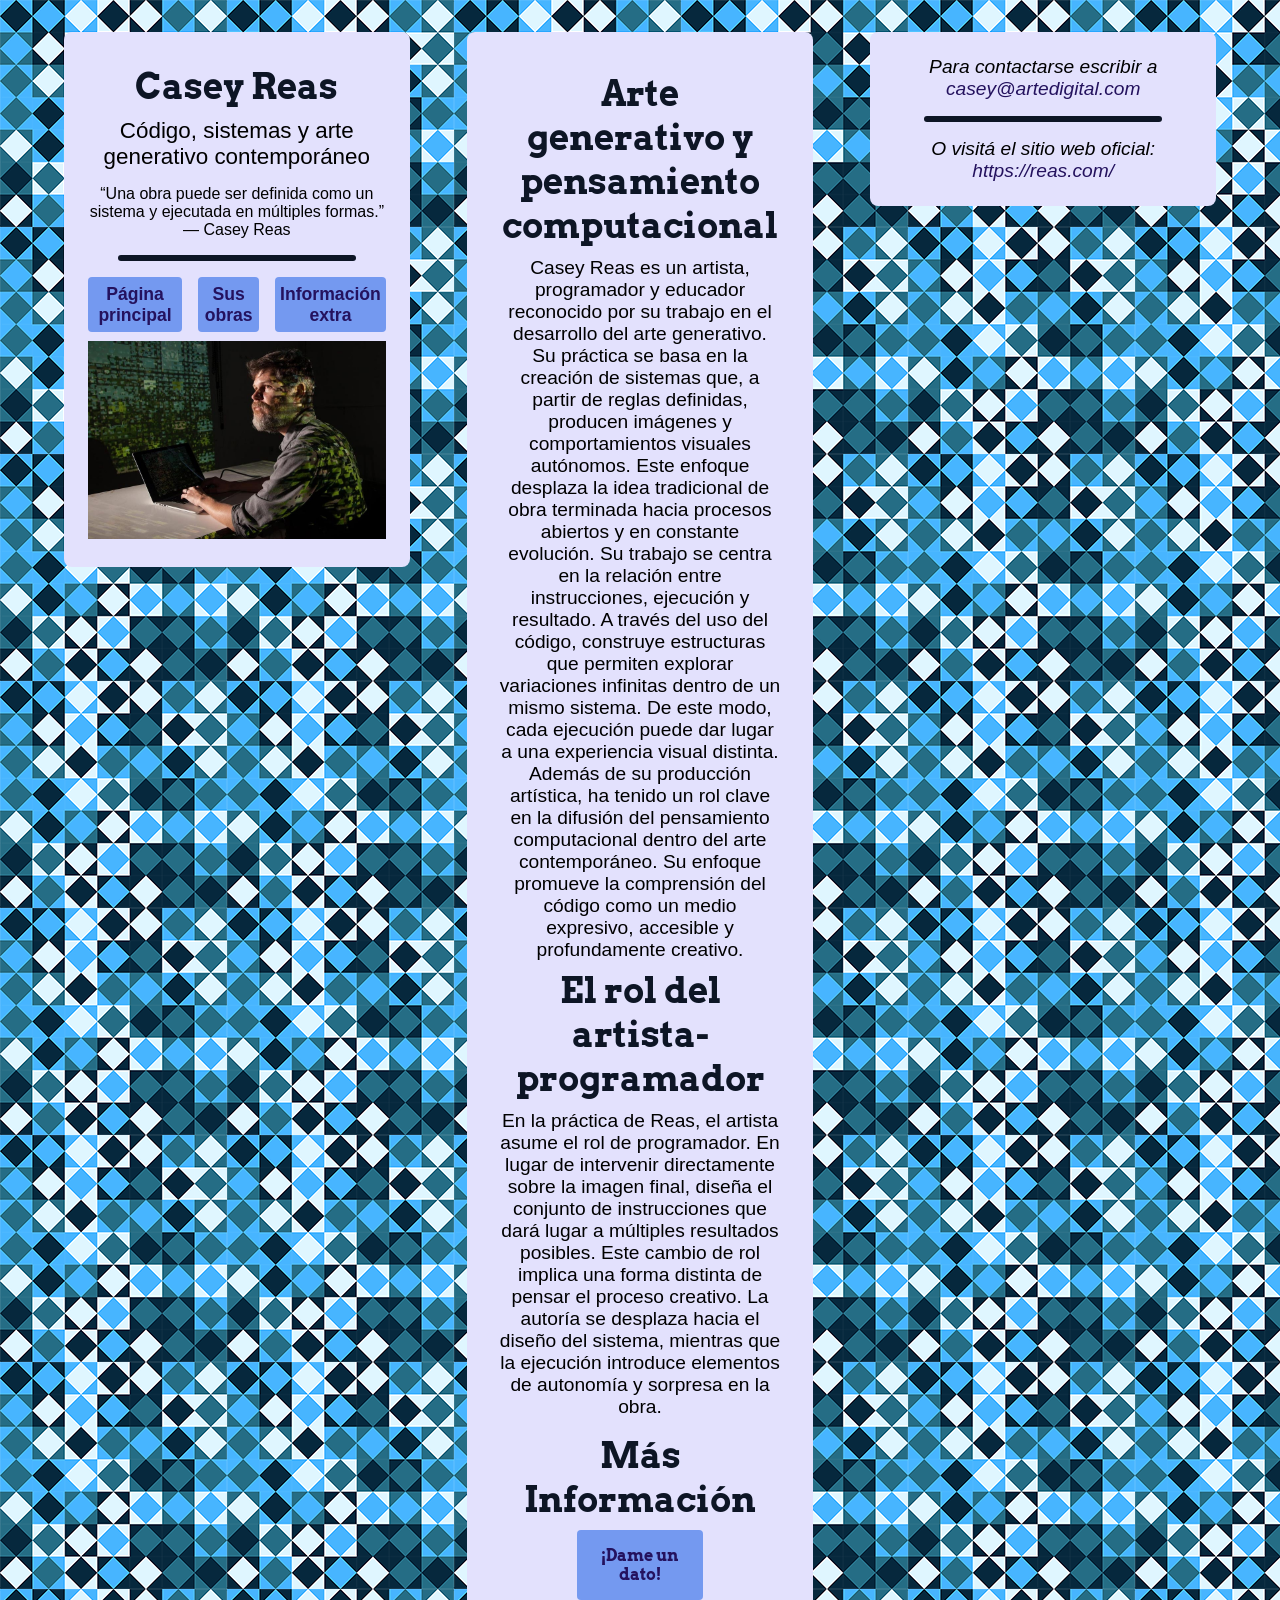
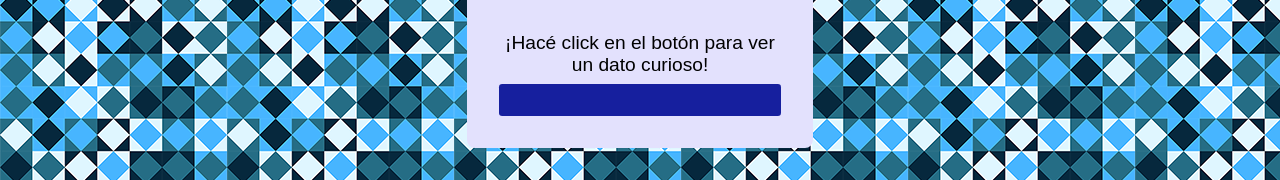
==== commit 476fca09: "Modificando el HTML, terminando el ejercicio en JavaScript Modificando la organización de las página" ====
--- a/index.html
+++ b/index.html
@@ -17,11 +17,12 @@
             <p class="subtitulo">Código, sistemas y arte generativo contemporáneo</p>
             <p class="cita">“Una obra puede ser definida como un sistema y ejecutada en múltiples formas.” — Casey Reas
             </p>
+            <hr>
             <nav>
                 <ul>
                     <li><a href="index.html">Página principal</a></li>
+                    <li><a href="obras.html">Sus obras</a></li>
                     <li><a href="info.html">Información extra</a></li>
-                    <li><a href="obras.html">Sus obras</a></li>
                 </ul>
             </nav>
             <img src="img/reas.jpg" alt="Imagen de Casey Reas">
@@ -49,17 +50,16 @@
                         proceso creativo. La autoría se desplaza hacia el diseño del sistema, mientras que la ejecución
                         introduce elementos de autonomía y sorpresa en la obra.</p>
                 </article>
-                
-        <!-- DATOS CURIOSOS -->
 
-            <section class="bloqueCuriosidades">
-                <h2>Más Información</h2>
-                <button type="button" id="botonCurioso">¡Dame un dato!</button>
-                <p id="pantallaDatosCuriosos">¡Hacé click en el botón para ver un dato curioso!</p>
-                <article class="bloqueCurioso">
+                <!-- DATOS CURIOSOS -->
 
-                </article>
-            </section>
+                <section class="bloqueCuriosidades">
+                    <h2>Más Información</h2>
+                    <button type="button" id="botonCurioso">¡Dame un dato!</button>
+                    <p id="pantallaDatosCuriosos">¡Hacé click en el botón para ver un dato curioso!</p>
+                    <article class="bloqueCurioso">
+                    </article>
+                </section>
 
             </section>
         </main>
--- a/css/estilos.css
+++ b/css/estilos.css
@@ -68,11 +68,16 @@
 
 /* TITULOS Y TEXTO */
 
-h1, h2, h3, h4, h5 {
+h1,
+h2,
+h3,
+h4,
+h5 {
     font-family: 'Arvo', serif;
     font-size: 2.2rem;
     color: #0d1525;
     margin-bottom: 3%;
+    margin-top: 3%;
 }
 
 p,
@@ -91,11 +96,11 @@
     font-size: 1.4rem;
 }
 
-/* COLUMNAS INDEX Y OBRAS */
+/* COLUMNAS INDEX E INFO */
 
 /* COLUMNA 1 */
 .primerColumnaIndex,
-.primerColumnaObras {
+.primerColumnaInfo {
     background-color: #e3e1fd;
     width: 30%;
     padding: 1.5rem;
@@ -112,11 +117,12 @@
     border-radius: 0.5rem;
 }
 
-.segundaColumnaObras {
+.segundaColumnaInfo {
     width: 35%;
 }
 
-.segundaColumnaObras section {
+.segundaColumnaInfo section,
+.segundaColumnaInfo form {
     background-color: #e3e1fd;
     padding: 2rem;
     border-radius: 0.5rem;
@@ -127,45 +133,94 @@
 /* GALERÍA */
 
 .galeriaDeObras {
-  display: flex;
-  flex-direction: row;
-  flex-wrap: wrap;
-  justify-content: space-between;
-  background-color: #e3e1fd;
-  padding: 2rem;
-  font-family: Arial, sans-serif;
+    display: flex;
+    flex-direction: row;
+    flex-wrap: wrap;
+    justify-content: space-between;
+    background-color: #e3e1fd;
+    padding: 2rem;
+    font-family: Arial, sans-serif;
 }
 
 .tituloGaleria {
-  width: 100%;
-  font-size: 2rem;
-  margin-top: 1.5rem;
-  margin-bottom: 1rem;
+    width: 100%;
+    font-size: 2rem;
+    margin-top: 1.5rem;
+    margin-bottom: 1rem;
 }
 
 .galeriaDeObras .obra {
-  display: flex;
-  flex-direction: column; 
-  width: 30%; 
+    display: flex;
+    flex-direction: column;
+    width: 30%;
 }
 
 .galeriaDeObras .obra img {
-  width: 100%;
-  height: auto;
-  margin-bottom: 0.5rem; 
+    width: 100%;
+    height: auto;
+    margin-bottom: 0.5rem;
 }
 
 .galeriaDeObras .obra p {
-  font-size: 0.8rem;
-  font-family: Arial, sans-serif;
-  margin-top: 0;
-  margin-bottom: 0;
+    font-size: 0.8rem;
+    font-family: Arial, sans-serif;
+    margin-top: 0;
+    margin-bottom: 0;
+}
+
+/* FORMULARIO (INFO) */
+
+fieldset {
+    margin-top: 5%;
+    display: flex;
+    flex-direction: column;
+    align-items: center;
+}
+
+fieldset legend {
+    font-family: Arial, sans-serif;
+    font-size: 1.5rem;
+    margin-bottom: 5%;
+    font-weight: bold;
+    width: 60%;
+}
+
+fieldset input {
+    width: 60%;
+    font-size: 1.2rem;
+    margin-bottom: 5%;
+}
+
+fieldset label {
+    font-family: Arial, sans-serif;
+    font-size: 1rem;
+    margin-bottom: 1%;
+    align-self: center;
+}
+
+form button {
+    margin-top: 5%;
+}
+
+.oculto {
+  display: none;
+}
+
+form #resultadosFormulario {
+    font-family: Arial, sans-serif;
+    font-size: 1.2rem;
+    font-weight: bold;
+    color: #6399ff;
+    background-color: #161f9e;
+    margin-top: 3%;
+    padding: 1rem;
+    border-radius: 0.2rem;
 }
 
 /* COLUMNA 3 */
 
 .tercerColumnaIndex,
-.tercerColumnaObras {
+.tercerColumnaInfo {
     background-color: #e3e1fd;
     width: 30%;
     padding: 1.5rem;
@@ -179,11 +234,11 @@
     list-style: none;
 }
 
-/* COLUMNAS INFO */
+/* COLUMNAS OBRAS */
 
 /* COLUMNA 1 */
 
-.primerColumnaInfo {
+.primerColumnaObras {
     background-color: #e3e1fd;
     width: 30%;
     padding: 1.5rem;
@@ -191,7 +246,7 @@
     order: 1;
 }
 
-footer.segundaColumnaInfo {
+footer.segundaColumnaObras {
     background-color: #e3e1fd;
     width: 50%;
     padding: 2rem;
@@ -200,7 +255,7 @@
     margin-bottom: auto;
 }
 
-main.segundaColumnaInfo {
+main.segundaColumnaObras {
     background-color: #e3e1fd;
     width: 70%;
     padding: 2rem;
@@ -286,12 +341,12 @@
 
 hr {
     border: none;
-  height: 0.4rem;
-  background-color: #0d1525;
-  border-radius: 0.2rem;
-  width: 80%;
-  margin-left: auto;
-  margin-right: auto;
-  margin-top: 1rem;
-  margin-bottom: 1rem;
+    height: 0.4rem;
+    background-color: #0d1525;
+    border-radius: 0.2rem;
+    width: 80%;
+    margin-left: auto;
+    margin-right: auto;
+    margin-top: 1rem;
+    margin-bottom: 1rem;
 }
